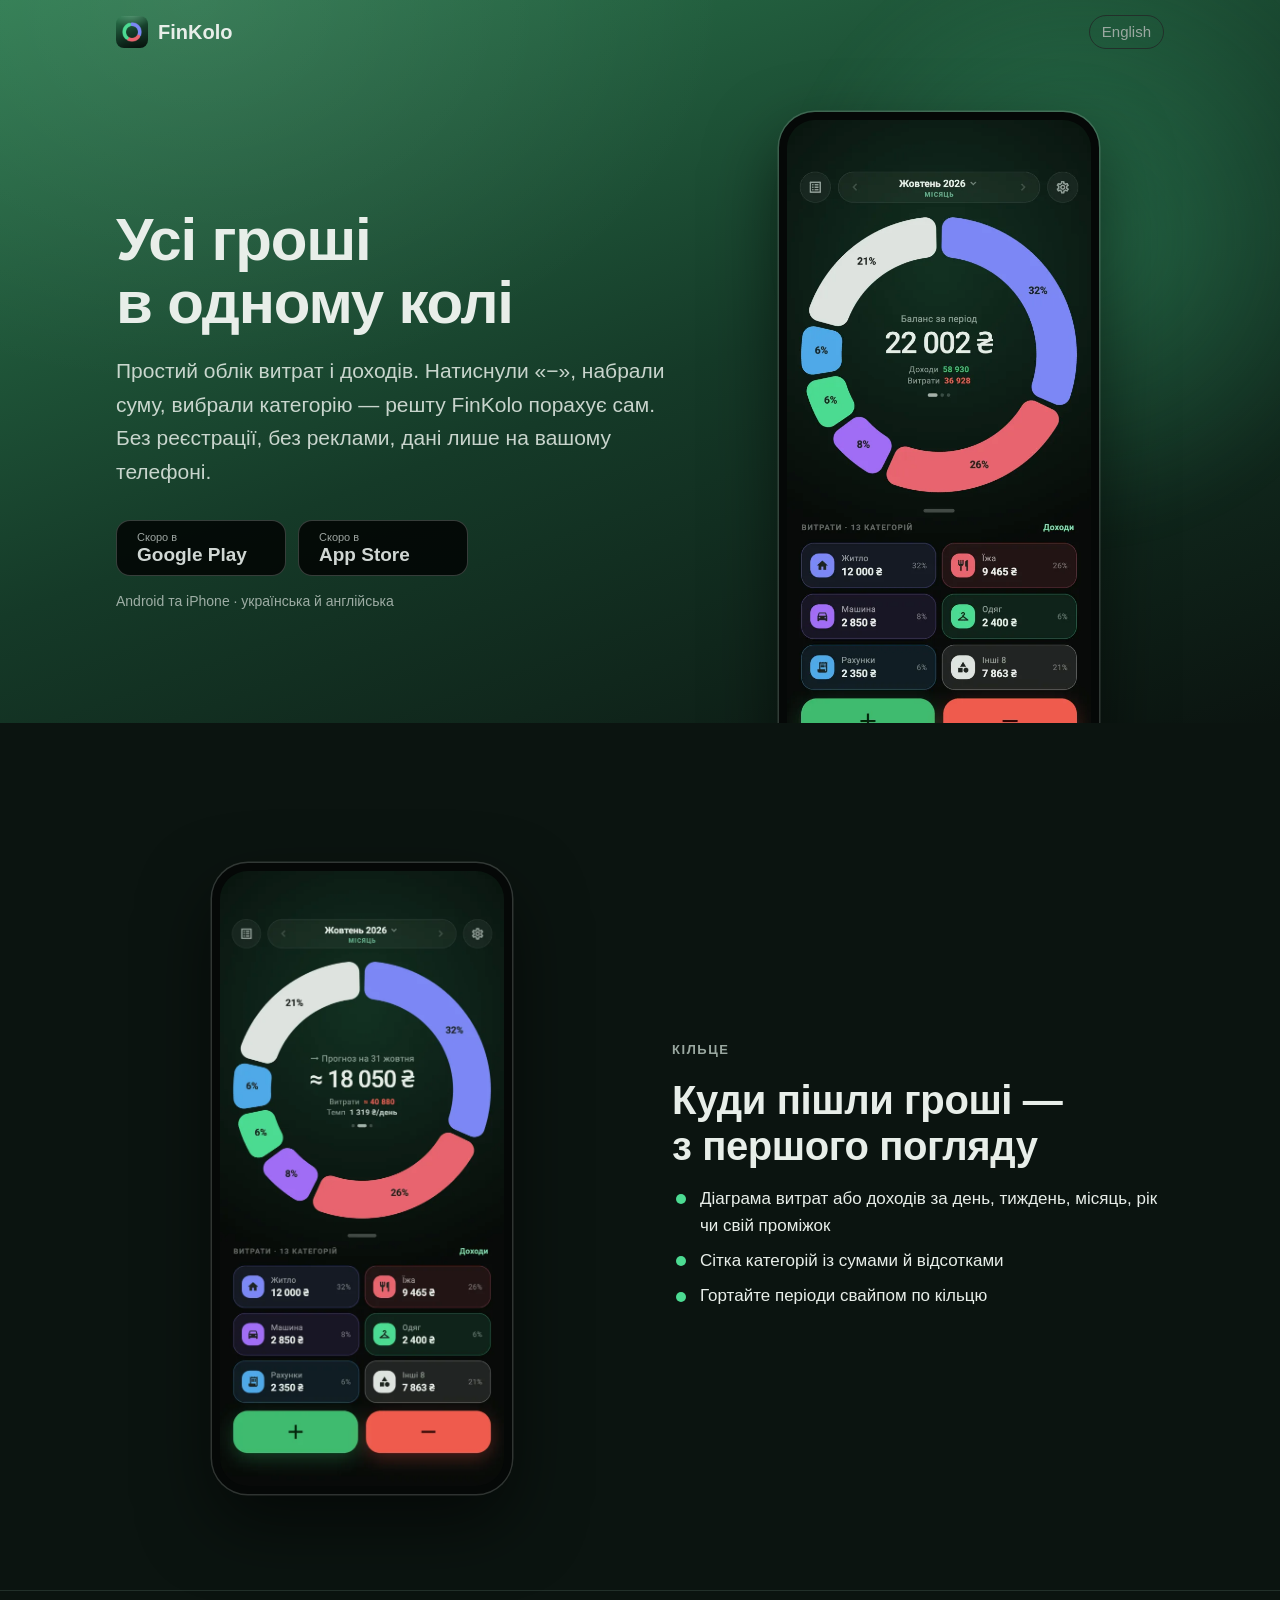
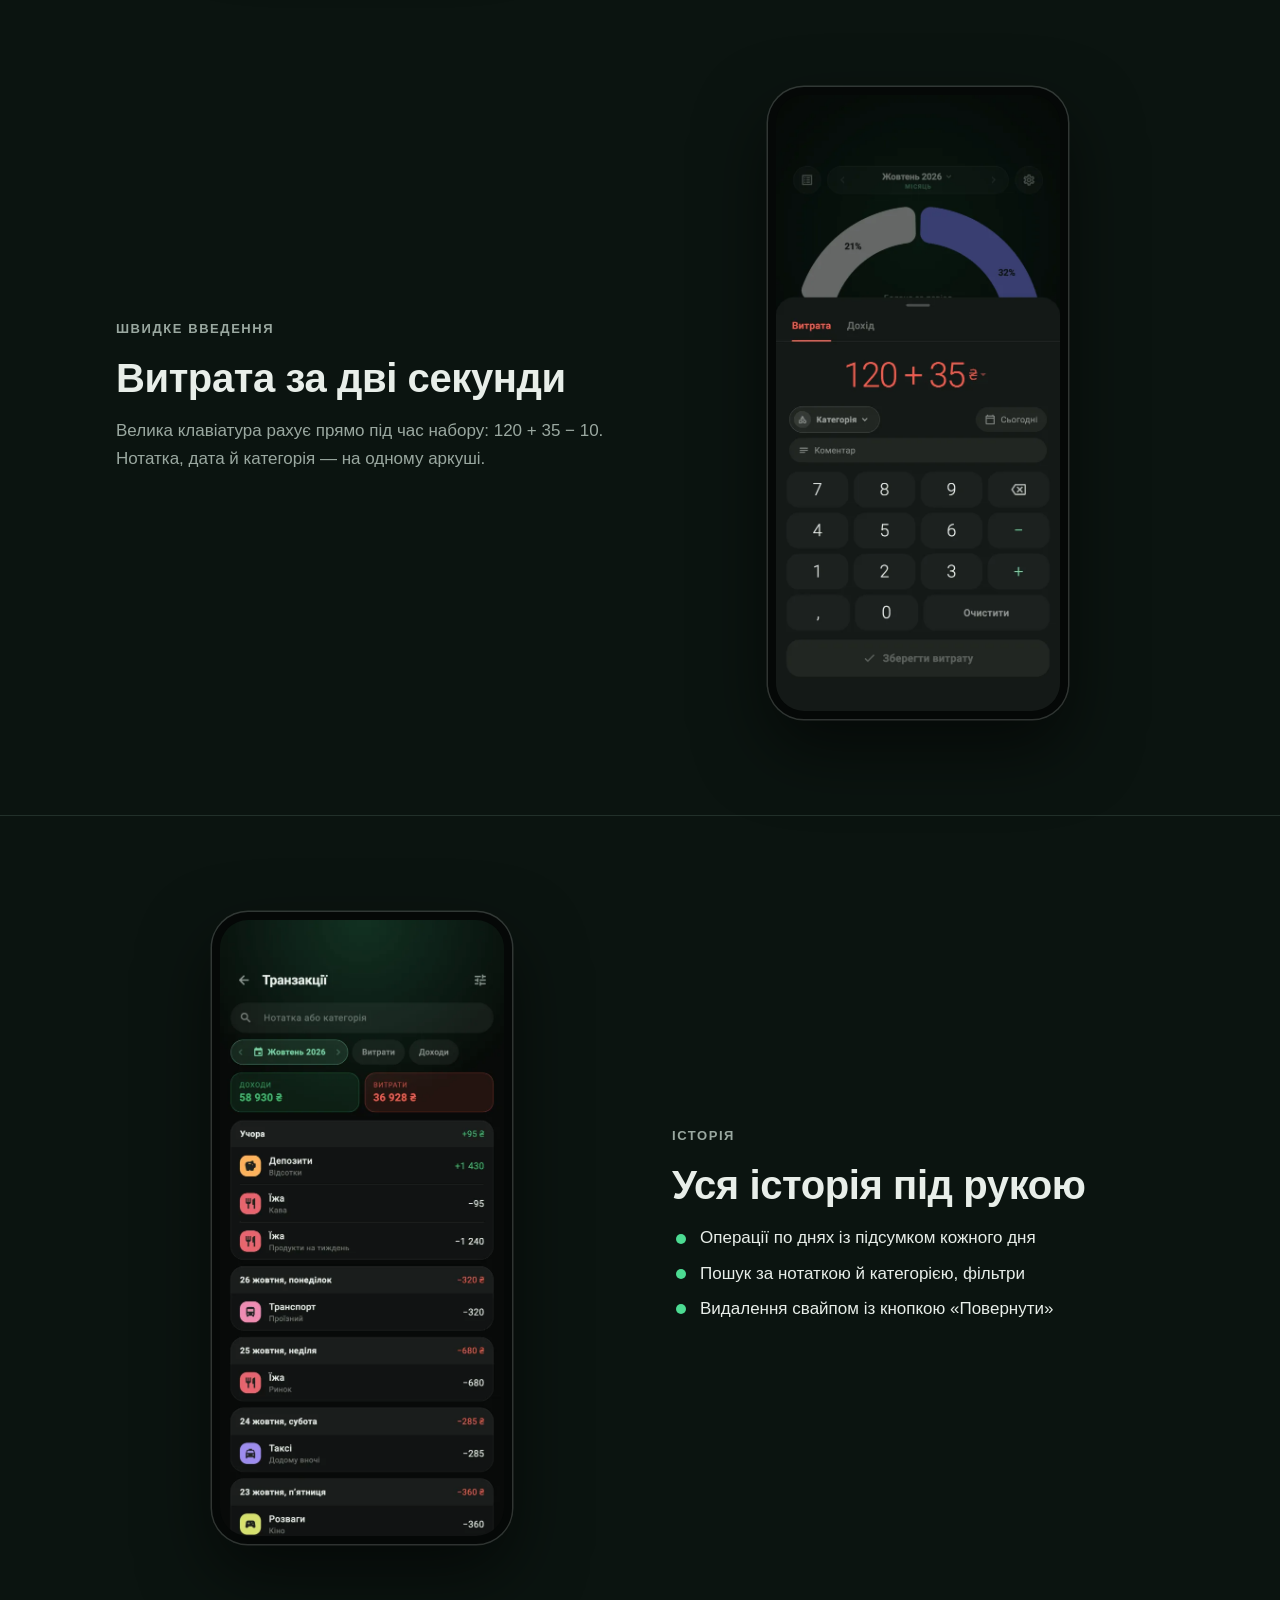
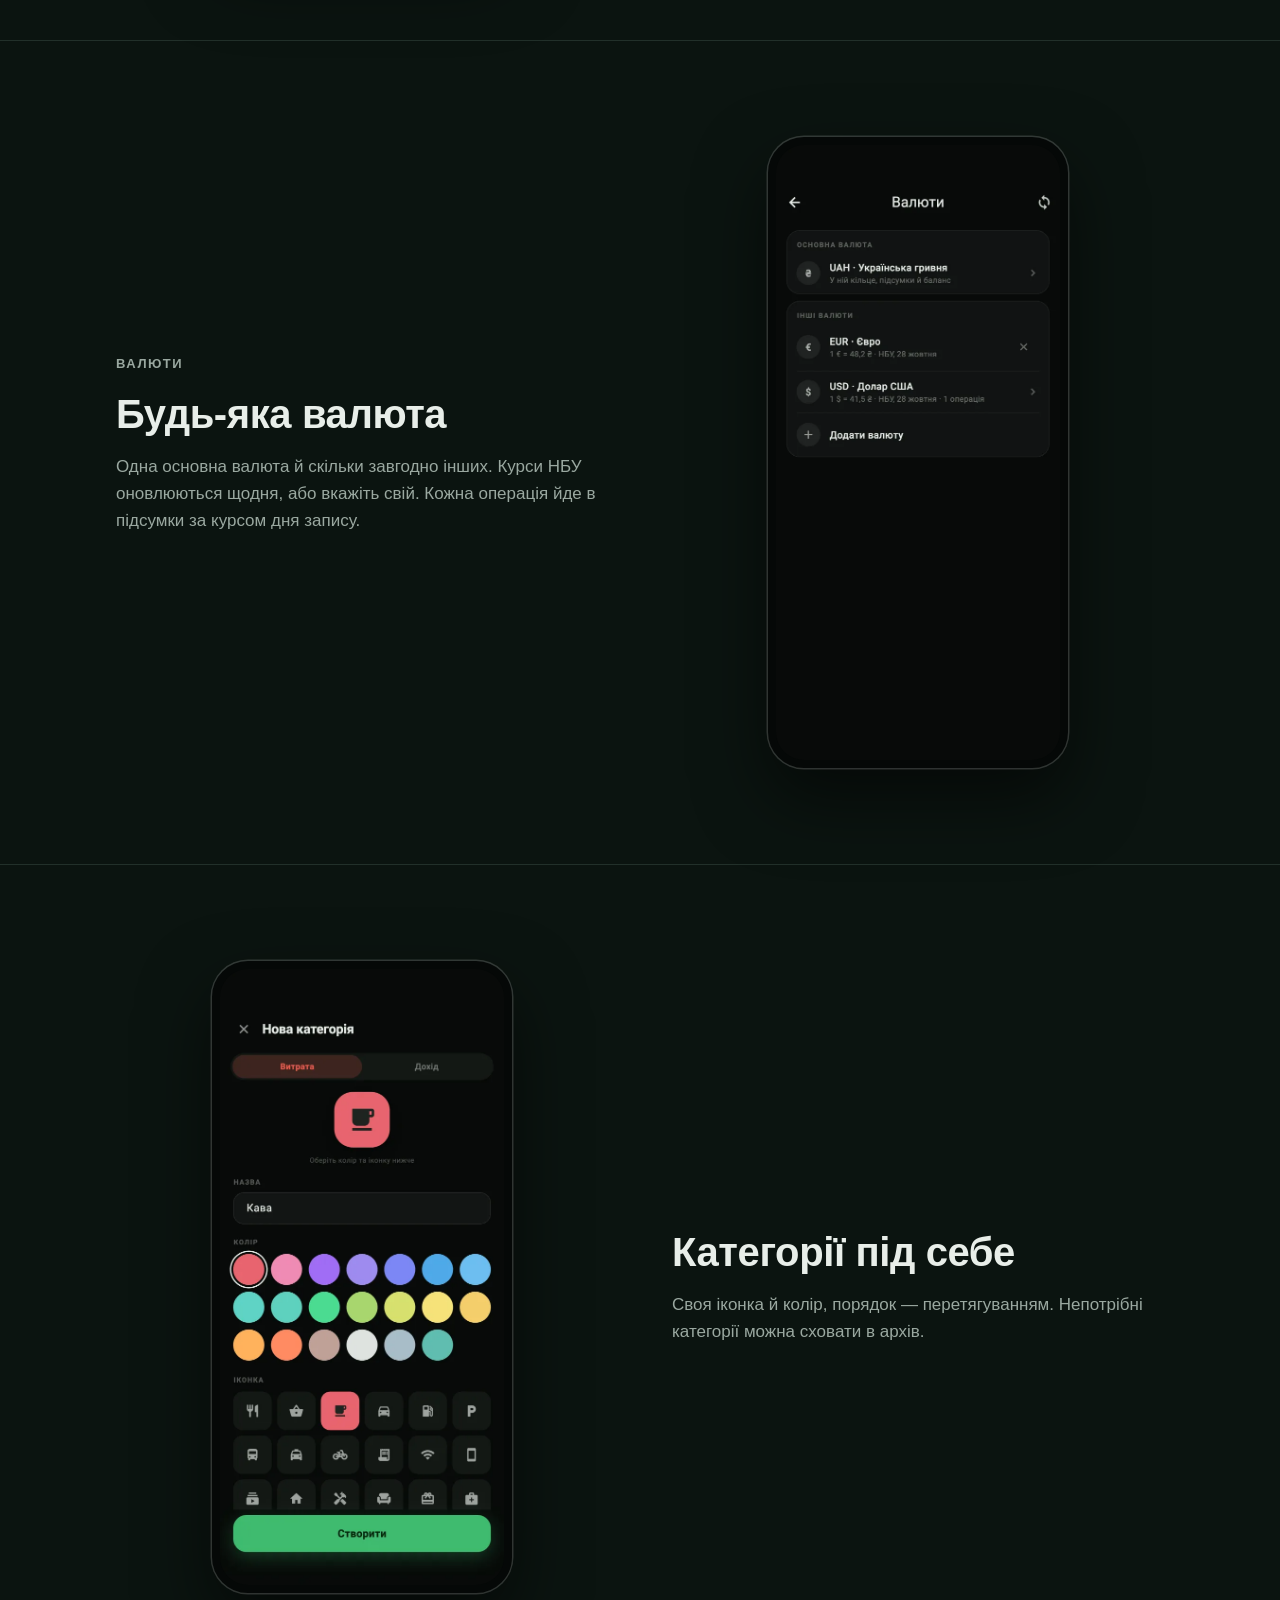
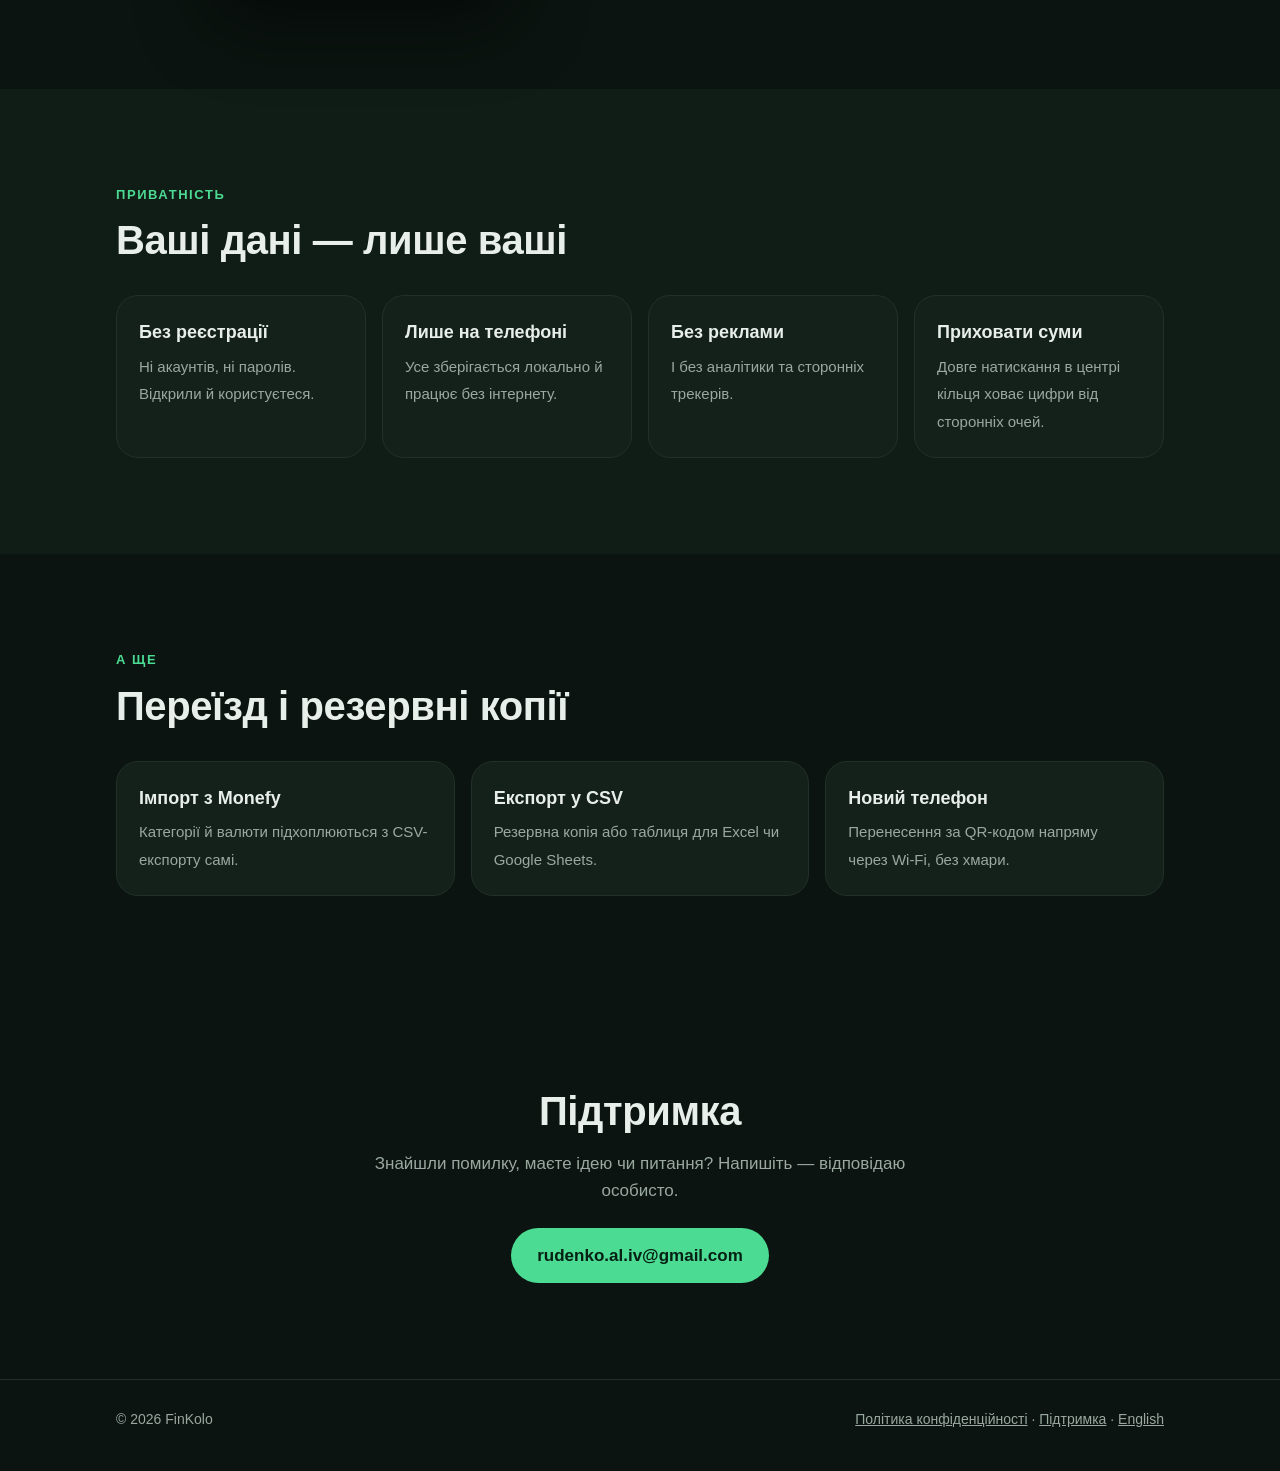
==== index.html @ 5a849041 "init" ====
<!doctype html>
<html lang="uk">

<head>
  <meta charset="utf-8">
  <meta name="viewport" content="width=device-width, initial-scale=1">
  <title>FinKolo — облік витрат без реєстрації</title>
  <meta name="description"
    content="Усі гроші в одному колі. Простий облік витрат і доходів для Android та iOS: без реєстрації, без реклами, дані лише на вашому телефоні.">
  <meta name="theme-color" content="#153a28">
  <link rel="icon" href="assets/favicon.png">
  <link rel="apple-touch-icon" href="assets/icon.png">
  <link rel="alternate" hreflang="uk" href="./">
  <link rel="alternate" hreflang="en" href="en/">
  <meta property="og:type" content="website">
  <meta property="og:title" content="FinKolo — облік витрат">
  <meta property="og:description" content="Усі гроші в одному колі. Без реєстрації, дані лише на вашому телефоні.">
  <meta property="og:image" content="assets/og_uk.jpg">
  <meta name="twitter:card" content="summary_large_image">
  <link rel="stylesheet" href="assets/style.css">
  <script>document.documentElement.classList.add('js')</script>
  <script src="assets/site.js" defer></script>
</head>

<body>

  <header class="top">
    <div class="wrap">
      <a class="logo" href="./"><img src="assets/icon.png" alt="">FinKolo</a>
      <a class="lang" href="en/" hreflang="en" lang="en">English</a>
    </div>
  </header>

  <div class="hero">
    <div class="wrap">
      <div>
        <h1>Усі гроші в&nbsp;одному колі</h1>
        <p class="lead">Простий облік витрат і доходів. Натиснули «−», набрали суму, вибрали категорію — решту FinKolo
          порахує сам. Без реєстрації, без реклами, дані лише на вашому телефоні.</p>
        <div class="stores">
          <a class="store" aria-disabled="true"><small>Скоро в</small><b>Google Play</b></a>
          <a class="store" aria-disabled="true"><small>Скоро в</small><b>App Store</b></a>
        </div>
        <p class="note">Android та iPhone · українська й англійська</p>
      </div>
      <div class="phone"><img src="assets/shots/uk/01_home.webp" width="600" height="1301"
          alt="Головний екран: кільце витрат за жовтень і сітка категорій"></div>
    </div>
  </div>

  <section class="feature">
    <div class="wrap">
      <div class="text">
        <p class="eyebrow">Кільце</p>
        <h2>Куди пішли гроші — з першого погляду</h2>
        <ul class="ticks">
          <li>Діаграма витрат або доходів за день, тиждень, місяць, рік чи свій проміжок</li>
          <li>Сітка категорій із сумами й відсотками</li>
          <li>Гортайте періоди свайпом по кільцю</li>
        </ul>
      </div>
      <div class="phone"><img src="assets/shots/uk/03_forecast.webp" width="600" height="1301"
          alt="Прогноз балансу до кінця місяця в центрі кільця" loading="lazy"></div>
    </div>
  </section>

  <section class="feature">
    <div class="wrap">
      <div class="text">
        <p class="eyebrow">Швидке введення</p>
        <h2>Витрата за дві секунди</h2>
        <p>Велика клавіатура рахує прямо під час набору: 120 + 35 − 10. Нотатка, дата й категорія — на одному аркуші.
        </p>
      </div>
      <div class="phone"><img src="assets/shots/uk/02_entry.webp" width="600" height="1301"
          alt="Екран введення суми з калькулятором" loading="lazy"></div>
    </div>
  </section>

  <section class="feature">
    <div class="wrap">
      <div class="text">
        <p class="eyebrow">Історія</p>
        <h2>Уся історія під рукою</h2>
        <ul class="ticks">
          <li>Операції по днях із підсумком кожного дня</li>
          <li>Пошук за нотаткою й категорією, фільтри</li>
          <li>Видалення свайпом із кнопкою «Повернути»</li>
        </ul>
      </div>
      <div class="phone"><img src="assets/shots/uk/04_transactions.webp" width="600" height="1301"
          alt="Список операцій, згрупованих по днях" loading="lazy"></div>
    </div>
  </section>

  <section class="feature">
    <div class="wrap">
      <div class="text">
        <p class="eyebrow">Валюти</p>
        <h2>Будь-яка валюта</h2>
        <p>Одна основна валюта й скільки завгодно інших. Курси НБУ оновлюються щодня, або вкажіть свій. Кожна операція
          йде в підсумки за курсом дня запису.</p>
      </div>
      <div class="phone"><img src="assets/shots/uk/06_currencies.webp" width="600" height="1301"
          alt="Список валют із курсами НБУ" loading="lazy"></div>
    </div>
  </section>

  <section class="feature">
    <div class="wrap">
      <div class="text">
        <p class="eyebrow">Категорії</p>
        <h2>Категорії під себе</h2>
        <p>Своя іконка й колір, порядок — перетягуванням. Непотрібні категорії можна сховати в архів.</p>
      </div>
      <div class="phone"><img src="assets/shots/uk/07_category_edit.webp" width="600" height="1301"
          alt="Редагування категорії: іконка й колір" loading="lazy"></div>
    </div>
  </section>

  <section class="privacy">
    <div class="wrap">
      <p class="eyebrow">Приватність</p>
      <h2>Ваші дані — лише ваші</h2>
      <div class="cards">
        <div class="card"><b>Без реєстрації</b><span>Ні акаунтів, ні паролів. Відкрили й користуєтеся.</span></div>
        <div class="card"><b>Лише на телефоні</b><span>Усе зберігається локально й працює без інтернету.</span></div>
        <div class="card"><b>Без реклами</b><span>І без аналітики та сторонніх трекерів.</span></div>
        <div class="card"><b>Приховати суми</b><span>Довге натискання в центрі кільця ховає цифри від сторонніх
            очей.</span></div>
      </div>
    </div>
  </section>

  <section class="more">
    <div class="wrap">
      <p class="eyebrow">А ще</p>
      <h2>Переїзд і резервні копії</h2>
      <div class="cards">
        <div class="card"><b>Імпорт з Monefy</b><span>Категорії й валюти підхоплюються з CSV-експорту самі.</span></div>
        <div class="card"><b>Експорт у CSV</b><span>Резервна копія або таблиця для Excel чи Google Sheets.</span></div>
        <div class="card"><b>Новий телефон</b><span>Перенесення за QR-кодом напряму через Wi‑Fi, без хмари.</span></div>
      </div>
    </div>
  </section>

  <section class="support" id="support">
    <div class="wrap">
      <h2>Підтримка</h2>
      <p>Знайшли помилку, маєте ідею чи питання? Напишіть — відповідаю особисто.</p>
      <a class="btn" href="mailto:rudenko.al.iv@gmail.com">rudenko.al.iv@gmail.com</a>
    </div>
  </section>

  <footer>
    <div class="wrap">
      <span>© 2026 FinKolo</span>
      <span><a href="privacy/">Політика конфіденційності</a> · <a href="#support">Підтримка</a> · <a href="en/"
          hreflang="en" lang="en">English</a></span>
    </div>
  </footer>

</body>

</html>
---- assets/style.css ----
:root {
  --bg: #0b1410;
  --bg-2: #101c16;
  --fg: #e8eee9;
  --muted: #9aa8a0;
  --accent: #4cdb92;
  --line: #22302a;
  --card: #13211a;
  --radius: 22px;
}

* { box-sizing: border-box; }
html { scroll-behavior: smooth; }
body {
  margin: 0;
  background: var(--bg);
  color: var(--fg);
  font: 17px/1.6 -apple-system, BlinkMacSystemFont, "Segoe UI", Roboto, sans-serif;
  -webkit-font-smoothing: antialiased;
}
img { display: block; max-width: 100%; }
a { color: var(--accent); }
.wrap { max-width: 1080px; margin: 0 auto; padding: 0 16px; }

/* Шапка */
header.top { position: absolute; inset: 0 0 auto; z-index: 2; }
header.top .wrap { display: flex; align-items: center; justify-content: space-between; height: 64px; }
.logo { display: flex; align-items: center; gap: 10px; color: var(--fg); text-decoration: none; font-weight: 800; font-size: 20px; }
.logo img { width: 32px; height: 32px; border-radius: 8px; }
.lang { color: var(--muted); font-size: 15px; text-decoration: none; border: 1px solid var(--line); border-radius: 999px; padding: 4px 12px; }
.lang:hover { color: var(--fg); }

/* Hero */
.hero {
  position: relative;
  overflow: hidden;
  padding: 112px 0 0;
  background:
    radial-gradient(70% 90% at 15% 0%, rgba(255,255,255,.08), transparent 60%),
    linear-gradient(160deg, #2c7a4f 0%, #153a28 52%, var(--bg) 100%);
}
.hero .wrap { display: grid; grid-template-columns: 1.1fr .9fr; gap: 48px; align-items: center; }
.hero h1 { font-size: clamp(36px, 6vw, 60px); line-height: 1.05; letter-spacing: -.02em; margin: 0 0 20px; text-wrap: balance; }
.hero .lead { font-size: clamp(18px, 2.2vw, 21px); color: rgba(232,238,233,.85); margin: 0 0 32px; max-width: 30em; }
.hero .phone { justify-self: center; width: min(320px, 78vw); margin-bottom: -64px; }

.stores { display: flex; flex-wrap: wrap; gap: 12px; }
.store {
  display: inline-flex; flex-direction: column; justify-content: center;
  min-width: 170px; height: 56px; padding: 0 20px;
  border-radius: 14px; background: #000; color: #fff; text-decoration: none;
  border: 1px solid rgba(255,255,255,.25); line-height: 1.15;
}
.store small { font-size: 11px; opacity: .75; }
.store b { font-size: 19px; font-weight: 600; }
.store[aria-disabled="true"] { cursor: default; opacity: .8; }
.note { margin-top: 14px; font-size: 14px; color: rgba(232,238,233,.65); }

/* Рамка телефона */
.phone {
  border-radius: 36px;
  border: 8px solid #050807;
  box-shadow: 0 0 0 1.5px rgba(255,255,255,.16), 0 30px 70px rgba(0,0,0,.55);
  overflow: hidden;
  background: #050807;
}
.phone img { width: 100%; height: auto; aspect-ratio: 1290 / 2796; }

/* Фічі */
section { padding: 96px 0; }
.hero + section { padding-top: 140px; }
.feature .wrap { display: grid; grid-template-columns: 1fr 1fr; gap: 64px; align-items: center; }
.feature:nth-of-type(odd) .text { order: 2; }
.feature .phone { width: min(300px, 74vw); justify-self: center; }
.feature + .feature { border-top: 1px solid var(--line); }
.eyebrow { color: var(--accent); font-weight: 700; font-size: 13px; letter-spacing: .12em; text-transform: uppercase; margin: 0 0 12px; }
h2 { font-size: clamp(28px, 4vw, 40px); line-height: 1.15; letter-spacing: -.01em; margin: 0 0 16px; text-wrap: balance; }
.text p { color: var(--muted); margin: 0 0 16px; }
ul.ticks { list-style: none; padding: 0; margin: 0; }
ul.ticks li { position: relative; padding-left: 28px; margin: 8px 0; }
ul.ticks li::before { content: ""; position: absolute; left: 4px; top: .55em; width: 10px; height: 10px; border-radius: 50%; background: var(--accent); }

/* Приватність */
.privacy { background: var(--bg-2); }
.cards { display: grid; grid-template-columns: repeat(4, 1fr); gap: 16px; margin-top: 32px; }
.card { background: var(--card); border: 1px solid var(--line); border-radius: var(--radius); padding: 22px; }
.card b { display: block; font-size: 18px; margin-bottom: 6px; }
.card span { color: var(--muted); font-size: 15px; }

/* Ще */
.more .cards { grid-template-columns: repeat(3, 1fr); }

/* Підтримка */
.support { text-align: center; }
.support p { color: var(--muted); max-width: 34em; margin: 0 auto 24px; }
.btn { display: inline-block; padding: 14px 26px; border-radius: 999px; background: var(--accent); color: #062014; font-weight: 700; text-decoration: none; }

footer { border-top: 1px solid var(--line); padding: 28px 0 40px; color: var(--muted); font-size: 14px; }
footer .wrap { display: flex; flex-wrap: wrap; gap: 8px 24px; justify-content: space-between; }
footer a { color: var(--muted); }

@media (max-width: 820px) {
  .hero { padding-top: 96px; }
  .hero .wrap, .feature .wrap { grid-template-columns: 1fr; gap: 40px; }
  .hero .wrap { text-align: center; }
  .hero .lead { margin-inline: auto; }
  .stores { justify-content: center; }
  .feature:nth-of-type(odd) .text { order: 0; }
  section { padding: 72px 0; }
  .cards, .more .cards { grid-template-columns: 1fr 1fr; }
}
@media (max-width: 480px) {
  .cards, .more .cards { grid-template-columns: 1fr; }
  .store { flex: 1 1 100%; }
}

/* ---------- Анімації ---------- */

/* Світіння, що повільно пливе за hero */
.hero::before {
  content: "";
  position: absolute;
  width: 640px; height: 640px;
  right: -120px; top: -80px;
  border-radius: 50%;
  background: radial-gradient(circle, rgba(76,219,146,.28), transparent 65%);
  filter: blur(20px);
  animation: glow 14s ease-in-out infinite alternate;
  pointer-events: none;
}
.hero .wrap { position: relative; }
@keyframes glow {
  from { transform: translate(0, 0) scale(1); }
  to   { transform: translate(-180px, 120px) scale(1.2); }
}

/* Поява hero при завантаженні */
.hero h1, .hero .lead, .hero .stores, .hero .note, .hero .phone {
  animation: rise .9s cubic-bezier(.2,.7,.2,1) both;
}
.hero .lead   { animation-delay: .12s; }
.hero .stores { animation-delay: .24s; }
.hero .note   { animation-delay: .32s; }
.hero .phone  { animation: rise-phone 1.1s .15s cubic-bezier(.2,.7,.2,1) both, float 6s 1.3s ease-in-out infinite; }
@keyframes rise { from { opacity: 0; transform: translateY(24px); } }
@keyframes rise-phone { from { opacity: 0; transform: translateY(80px) rotate(4deg); } }
@keyframes float {
  0%, 100% { transform: translateY(0); }
  50%      { transform: translateY(-12px); }
}

/* Знімки в hero змінюють один одного */
.hero .phone { position: relative; }
.hero .phone img + img { position: absolute; inset: 0; }
.hero .phone img { transition: opacity .9s ease; }
.hero .phone img.off { opacity: 0; }

/* Кнопки */
.store, .btn, .card { transition: transform .25s ease, border-color .25s ease, box-shadow .25s ease; }
.store:not([aria-disabled="true"]):hover, .btn:hover { transform: translateY(-2px); }
.btn:hover { box-shadow: 0 10px 30px rgba(76,219,146,.3); }
.card:hover { transform: translateY(-4px); border-color: rgba(76,219,146,.4); }

/* Поява при прокручуванні (класи ставить site.js) */
.js .reveal {
  opacity: 0;
  transform: translateY(36px);
  transition: opacity .8s cubic-bezier(.2,.7,.2,1), transform .8s cubic-bezier(.2,.7,.2,1);
  transition-delay: calc(var(--i, 0) * 90ms);
}
.js .feature .phone.reveal:not(.in) { transform: translateY(60px) rotate(var(--tilt, -4deg)) scale(.94); }
.js .feature:nth-of-type(even) .phone.reveal { --tilt: 4deg; }
.js .reveal.in { opacity: 1; transform: none; }
.js .reveal.in.card:hover { transform: translateY(-4px); transition-delay: 0s; }

@media (prefers-reduced-motion: reduce) {
  *, *::before { animation: none !important; transition: none !important; }
  .js .reveal { opacity: 1; }
  .js .reveal, .js .feature .phone.reveal:not(.in) { transform: none; }
}
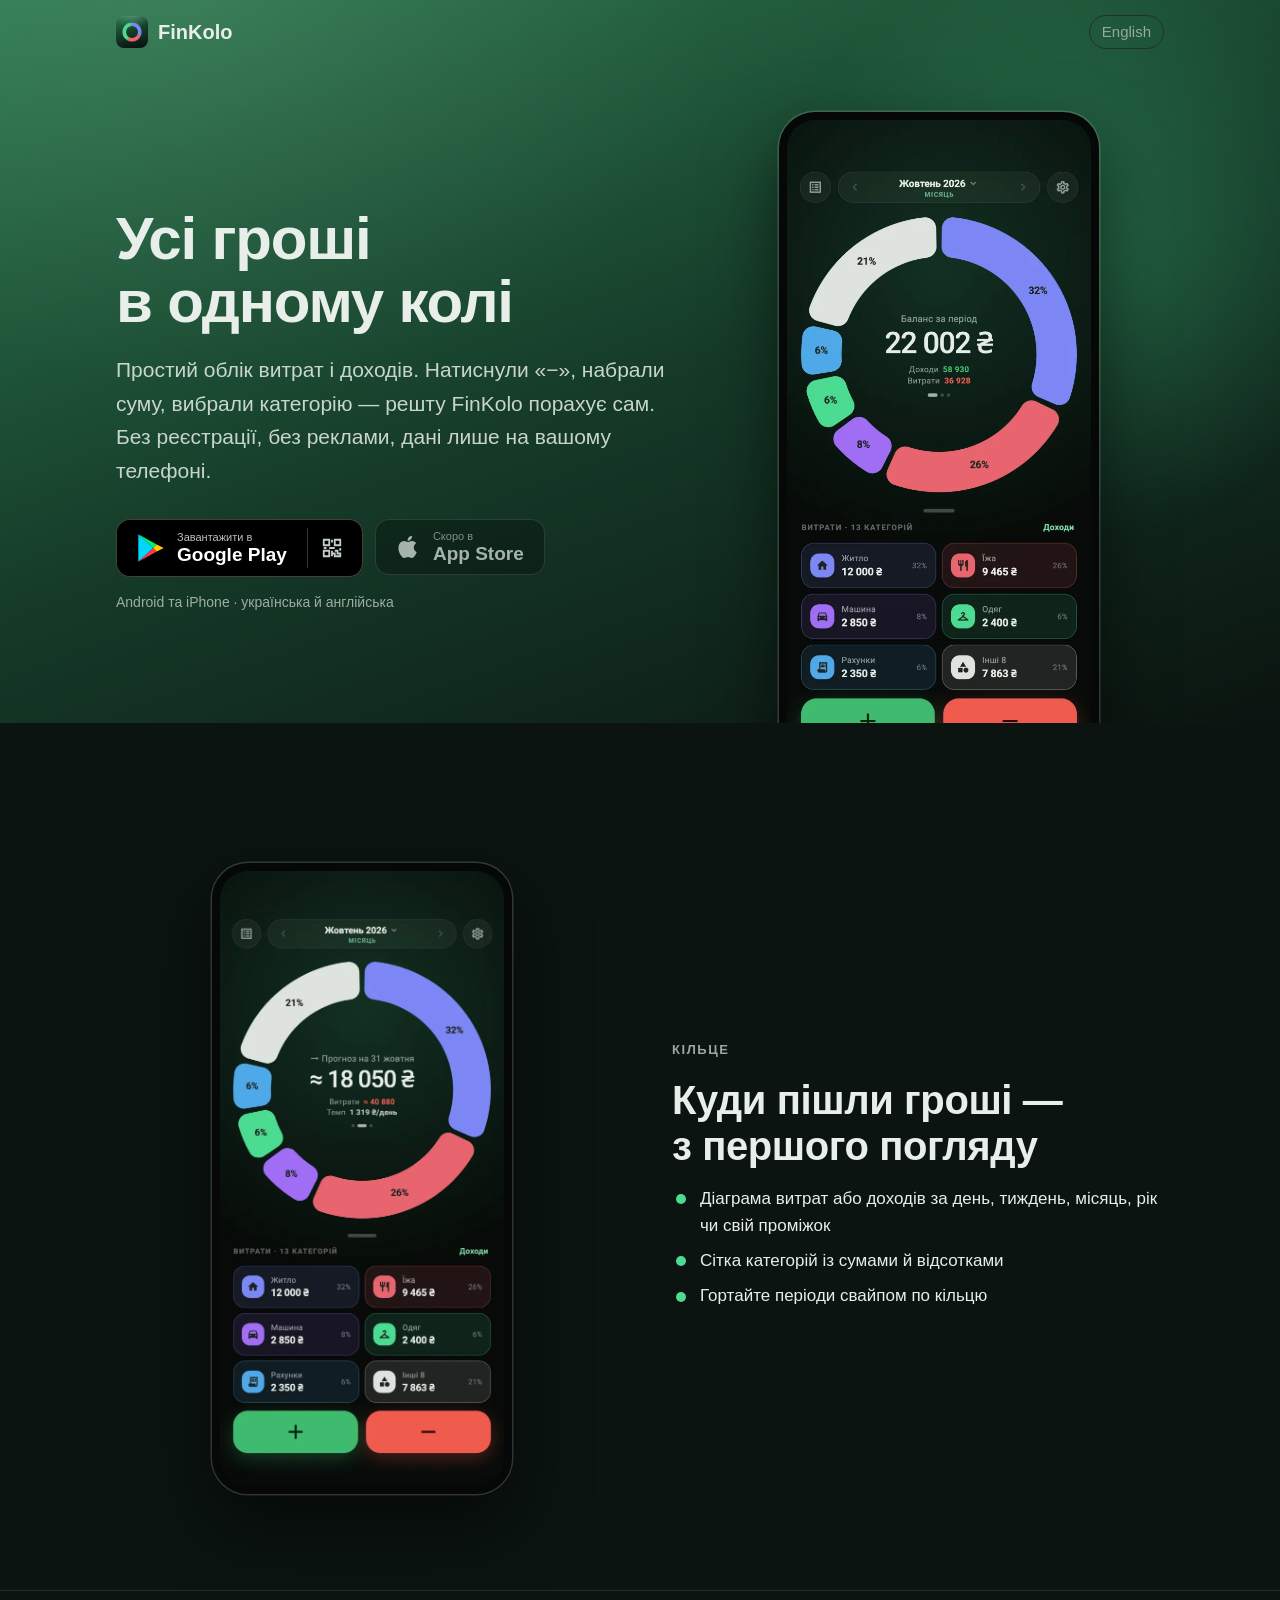
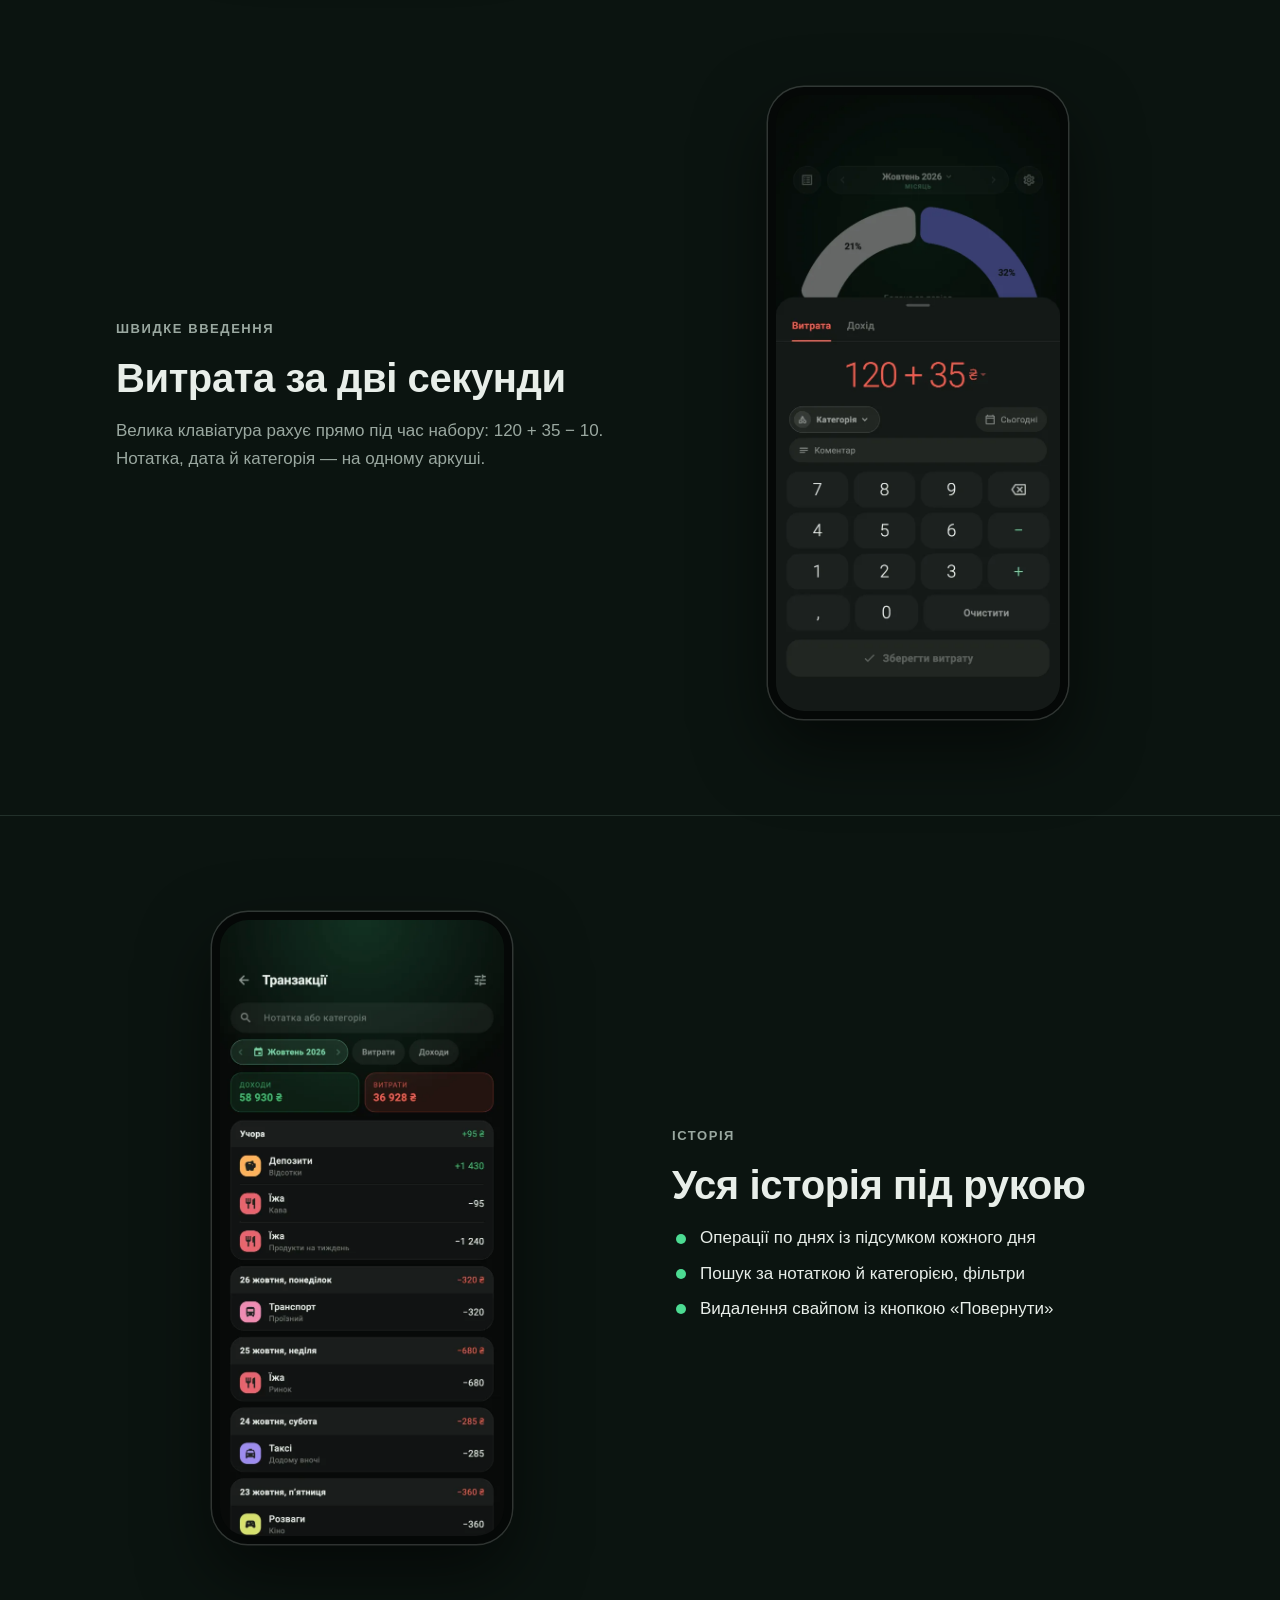
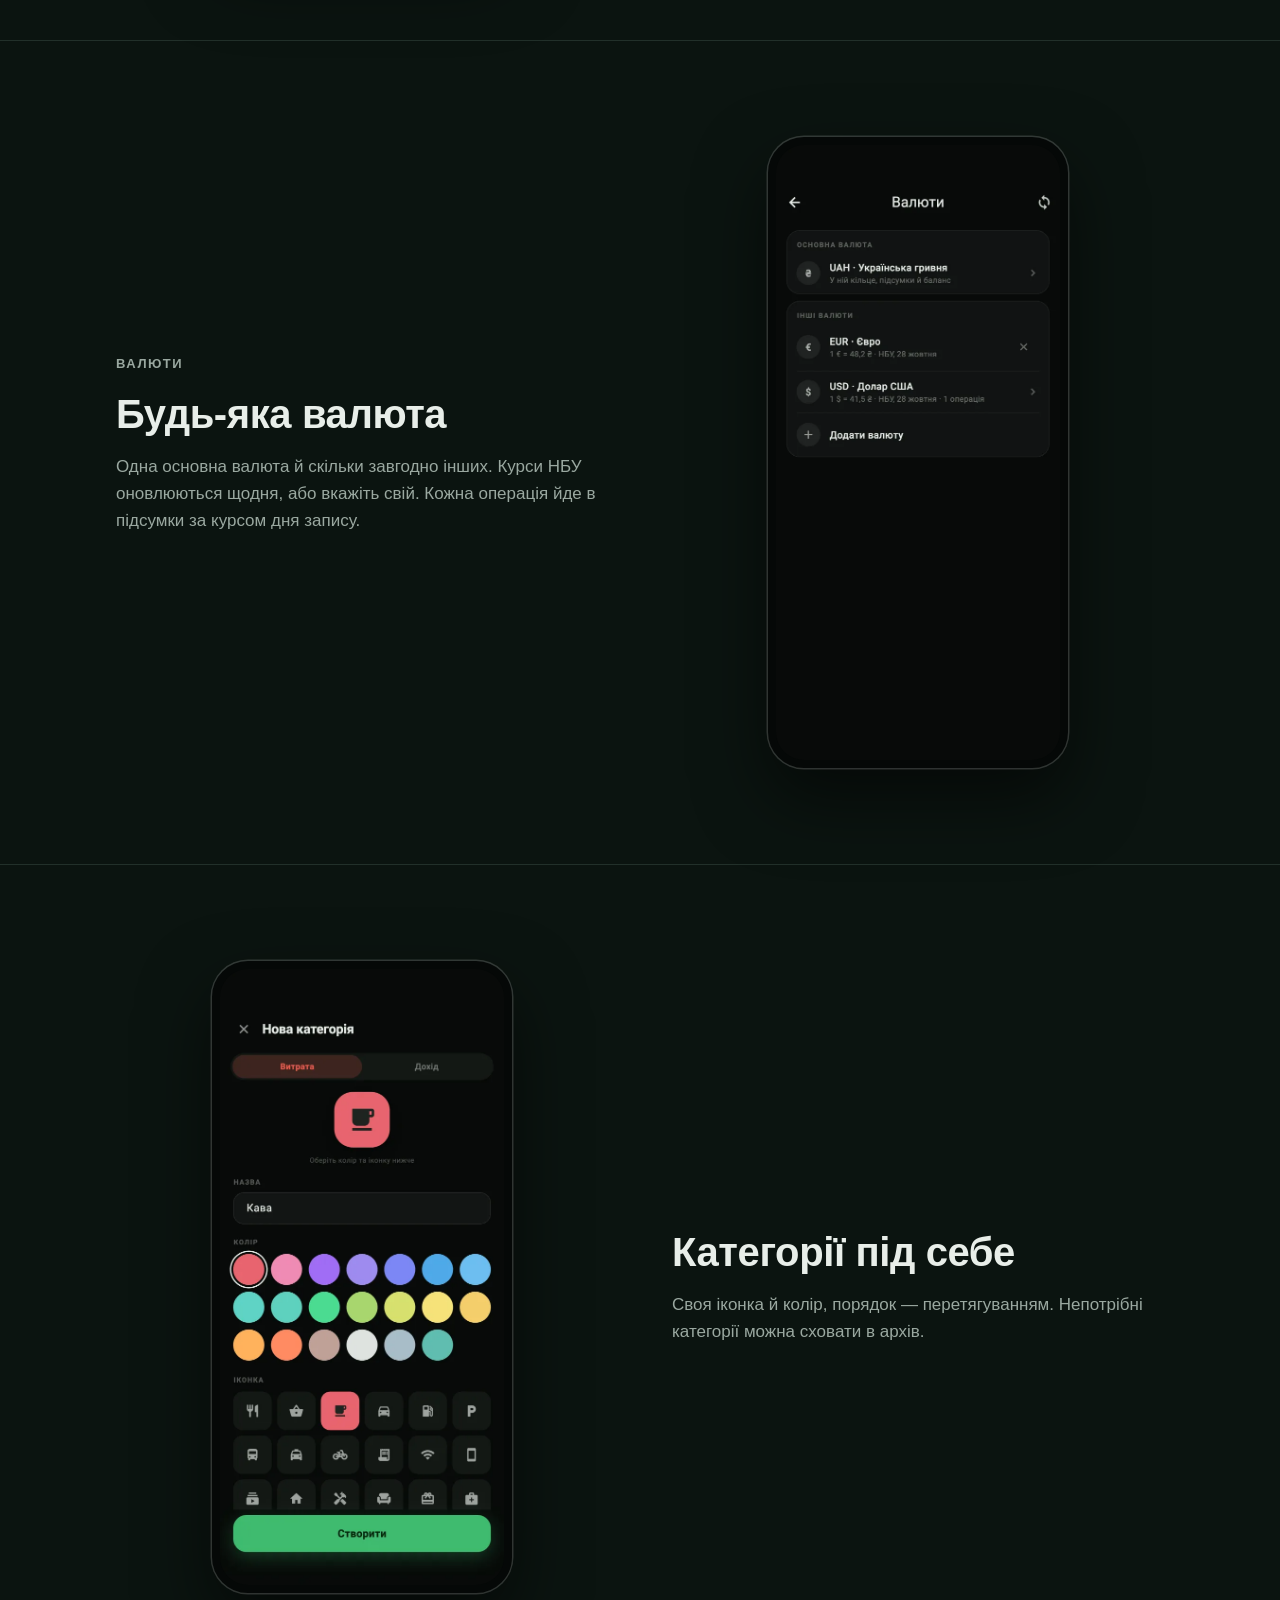
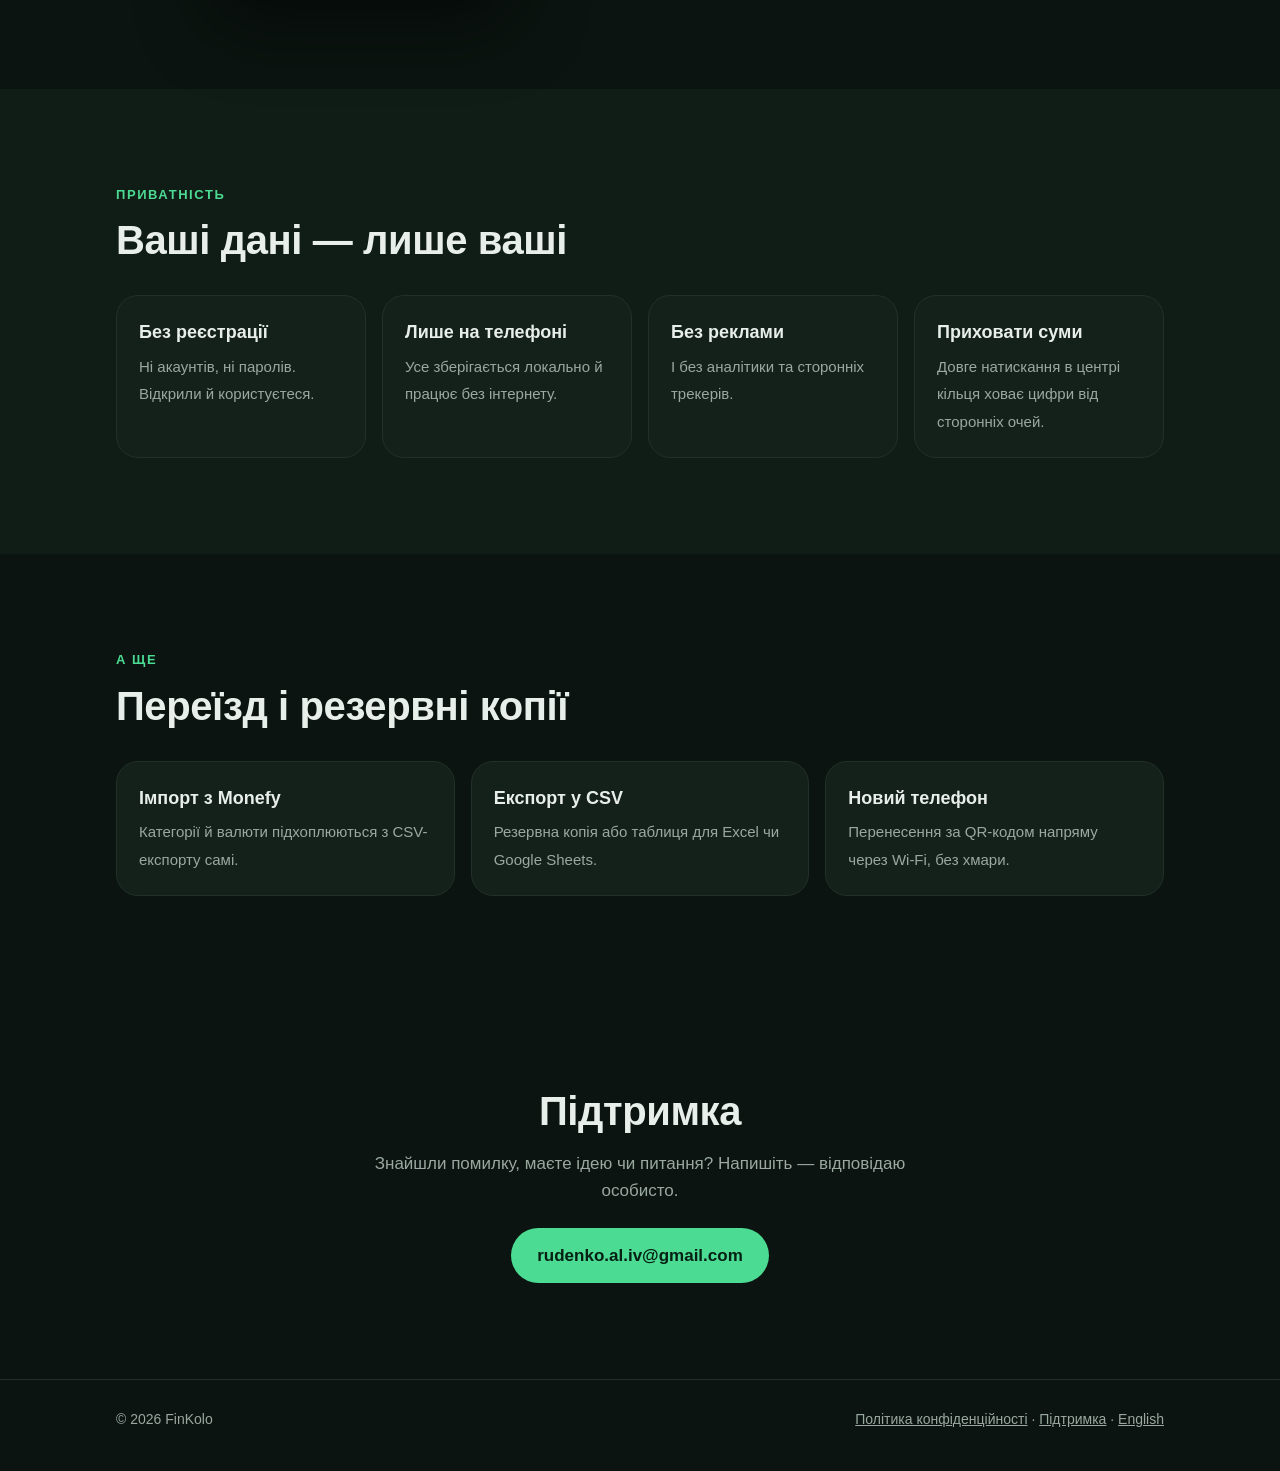
==== commit 4d199e24: "update buttons" ====
--- a/index.html
+++ b/index.html
@@ -38,8 +38,19 @@
         <p class="lead">Простий облік витрат і доходів. Натиснули «−», набрали суму, вибрали категорію — решту FinKolo
           порахує сам. Без реєстрації, без реклами, дані лише на вашому телефоні.</p>
         <div class="stores">
-          <a class="store" aria-disabled="true"><small>Скоро в</small><b>Google Play</b></a>
-          <a class="store" aria-disabled="true"><small>Скоро в</small><b>App Store</b></a>
+          <div class="play-group">
+            <a class="store store-play" href="https://play.google.com/store/apps/details?id=com.st18apps.finkolo"><img src="assets/google-play.svg" width="28" height="30" alt=""><span><small>Завантажити в</small><b>Google Play</b></span></a>
+            <button class="qr-trigger" type="button" popovertarget="google-play-qr" aria-label="Показати QR-код Google Play" title="Показати QR-код Google Play"><svg width="22" height="22" viewBox="0 0 24 24" fill="none" stroke="currentColor" stroke-width="2" aria-hidden="true" focusable="false"><path d="M3 3h6v6H3zM15 3h6v6h-6zM3 15h6v6H3z"/><path d="M15 15h3v3h3v3h-6v-3h-3v-3M21 12v3M12 3v3M3 12h3M9 12h6M12 21v-3"/></svg></button>
+          </div>
+          <span class="store store-apple" aria-disabled="true"><svg width="25" height="30" viewBox="0 0 24 24" fill="currentColor" aria-hidden="true" focusable="false"><path d="M17.05 12.54c.03 3.23 2.83 4.3 2.86 4.31-.02.08-.45 1.54-1.48 3.05-.9 1.3-1.83 2.6-3.3 2.63-1.44.03-1.9-.85-3.55-.85s-2.16.82-3.53.88c-1.42.05-2.5-1.42-3.4-2.72C2.8 17.17 1.4 12.3 3.3 9c.94-1.64 2.63-2.68 4.47-2.71 1.4-.03 2.72.94 3.57.94.85 0 2.45-1.16 4.13-.99.7.03 2.66.28 3.92 2.12-.1.06-2.34 1.36-2.32 4.18ZM14.34 4.48c.75-.9 1.26-2.15 1.12-3.4-1.08.04-2.4.72-3.17 1.62-.7.8-1.32 2.08-1.15 3.3 1.2.1 2.43-.61 3.2-1.52Z"/></svg><span><small>Скоро в</small><b>App Store</b></span></span>
+        </div>
+        <div class="qr-panel" id="google-play-qr" popover="auto" role="dialog" aria-labelledby="qr-title">
+          <button class="qr-close" type="button" popovertarget="google-play-qr" popovertargetaction="hide" aria-label="Закрити">×</button>
+            <strong id="qr-title">Завантажити FinKolo</strong>
+            <img src="assets/google-play-qr.svg" width="240" height="240" alt="QR-код: Google Play — FinKolo">
+            <p>Відскануйте камерою Android-телефона, щоб відкрити Google Play.</p>
+            <a href="https://play.google.com/store/apps/details?id=com.st18apps.finkolo">Google Play</a>
+
         </div>
         <p class="note">Android та iPhone · українська й англійська</p>
       </div>
@@ -162,4 +173,4 @@
 
 </body>
 
-</html>+</html>
--- a/assets/style.css
+++ b/assets/style.css
@@ -178,3 +178,28 @@
   .js .reveal { opacity: 1; }
   .js .reveal, .js .feature .phone.reveal:not(.in) { transform: none; }
 }
+
+/* Store buttons and QR popover */
+.play-group { display: inline-flex; align-items: center; background: #000; border: 1px solid rgba(255,255,255,.25); border-radius: 14px; }
+.store-play, .store-apple { flex-direction: row; align-items: center; gap: 12px; }
+.store-play span, .store-apple span { display: flex; flex-direction: column; text-align: left; }
+.store-play img, .store-apple svg { flex-shrink: 0; }
+.play-group .store-play { border: 0; min-width: 0; }
+.play-group .store-play:hover { transform: none; background: #151515; }
+.store-apple[aria-disabled="true"] { background: rgba(0,0,0,.28); color: #a5b4ab; opacity: 1; border-color: rgba(255,255,255,.12); }
+.qr-trigger { display: inline-flex; align-items: center; justify-content: center; width: 50px; height: 40px; padding: 0; margin-right: 5px; border: 0; border-left: 1px solid #353535; border-radius: 0 9px 9px 0; background: transparent; color: #c3cec7; cursor: pointer; }
+.qr-trigger:hover { color: var(--accent); background: #152019; }
+.qr-trigger:focus-visible, .store-play:focus-visible, .qr-close:focus-visible { outline: 2px solid var(--accent); outline-offset: 3px; }
+.qr-panel { position: fixed; inset: 0; margin: auto; padding: 28px 24px 24px; width: min(320px, calc(100vw - 32px)); max-height: calc(100dvh - 32px); overflow: auto; border: 1px solid #355342; border-radius: 22px; background: var(--bg-2); color: var(--fg); text-align: center; box-shadow: 0 24px 80px #0009; }
+.qr-panel::backdrop { background: #0008; }
+.qr-panel strong { display: block; padding: 0 16px; }
+.qr-panel img { margin: 20px auto 16px; background: white; height: auto; border-radius: 10px; }
+.qr-panel p { margin: 0 0 12px; color: var(--muted); font-size: 15px; }
+.qr-close { position: absolute; top: 4px; right: 4px; width: 36px; height: 36px; border: 0; border-radius: 50%; background: transparent; color: var(--muted); font: 26px/1 sans-serif; cursor: pointer; }
+.qr-close:hover { color: var(--fg); background: #ffffff0d; }
+@media (max-width: 480px) {
+  .qr-trigger { display: none; }
+  .play-group { flex: 1 1 100%; }
+  .play-group .store-play { width: 100%; }
+}
+@supports not selector(:popover-open) { .qr-trigger, .qr-panel { display: none; } }
